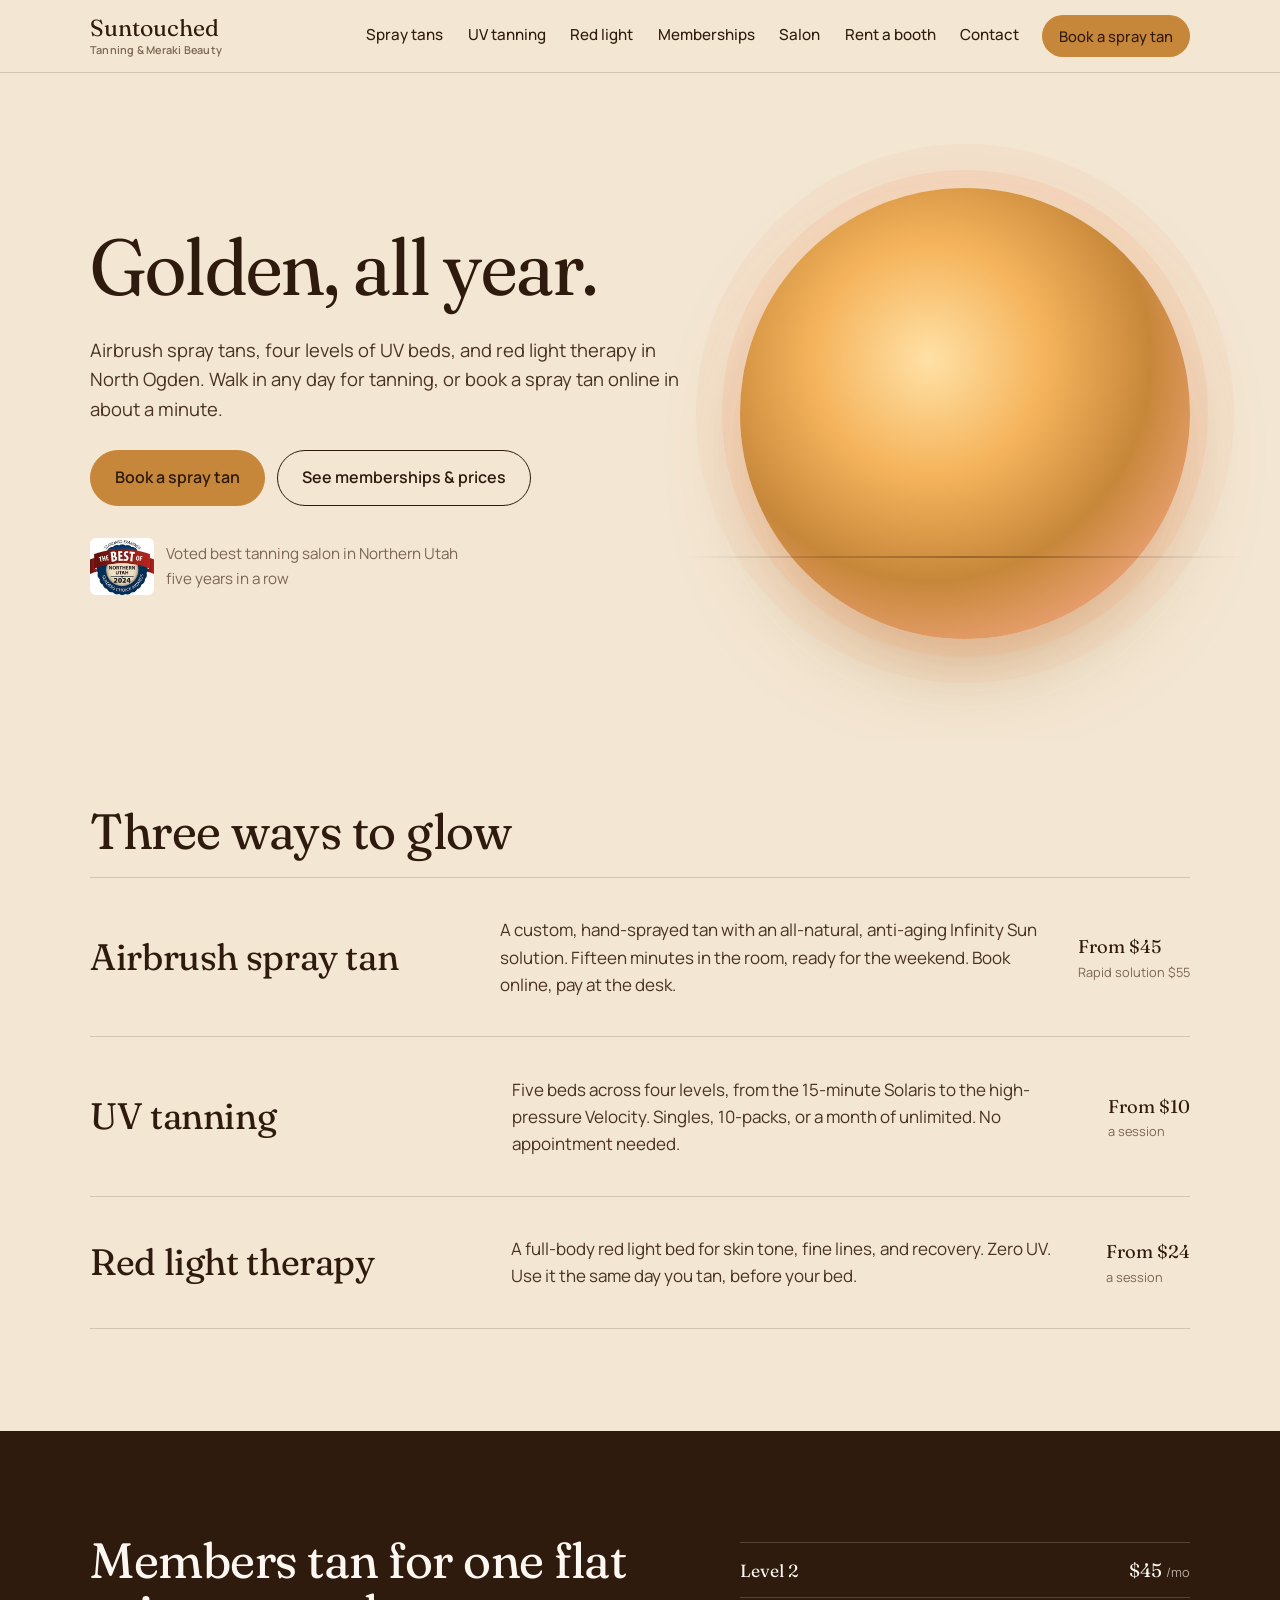
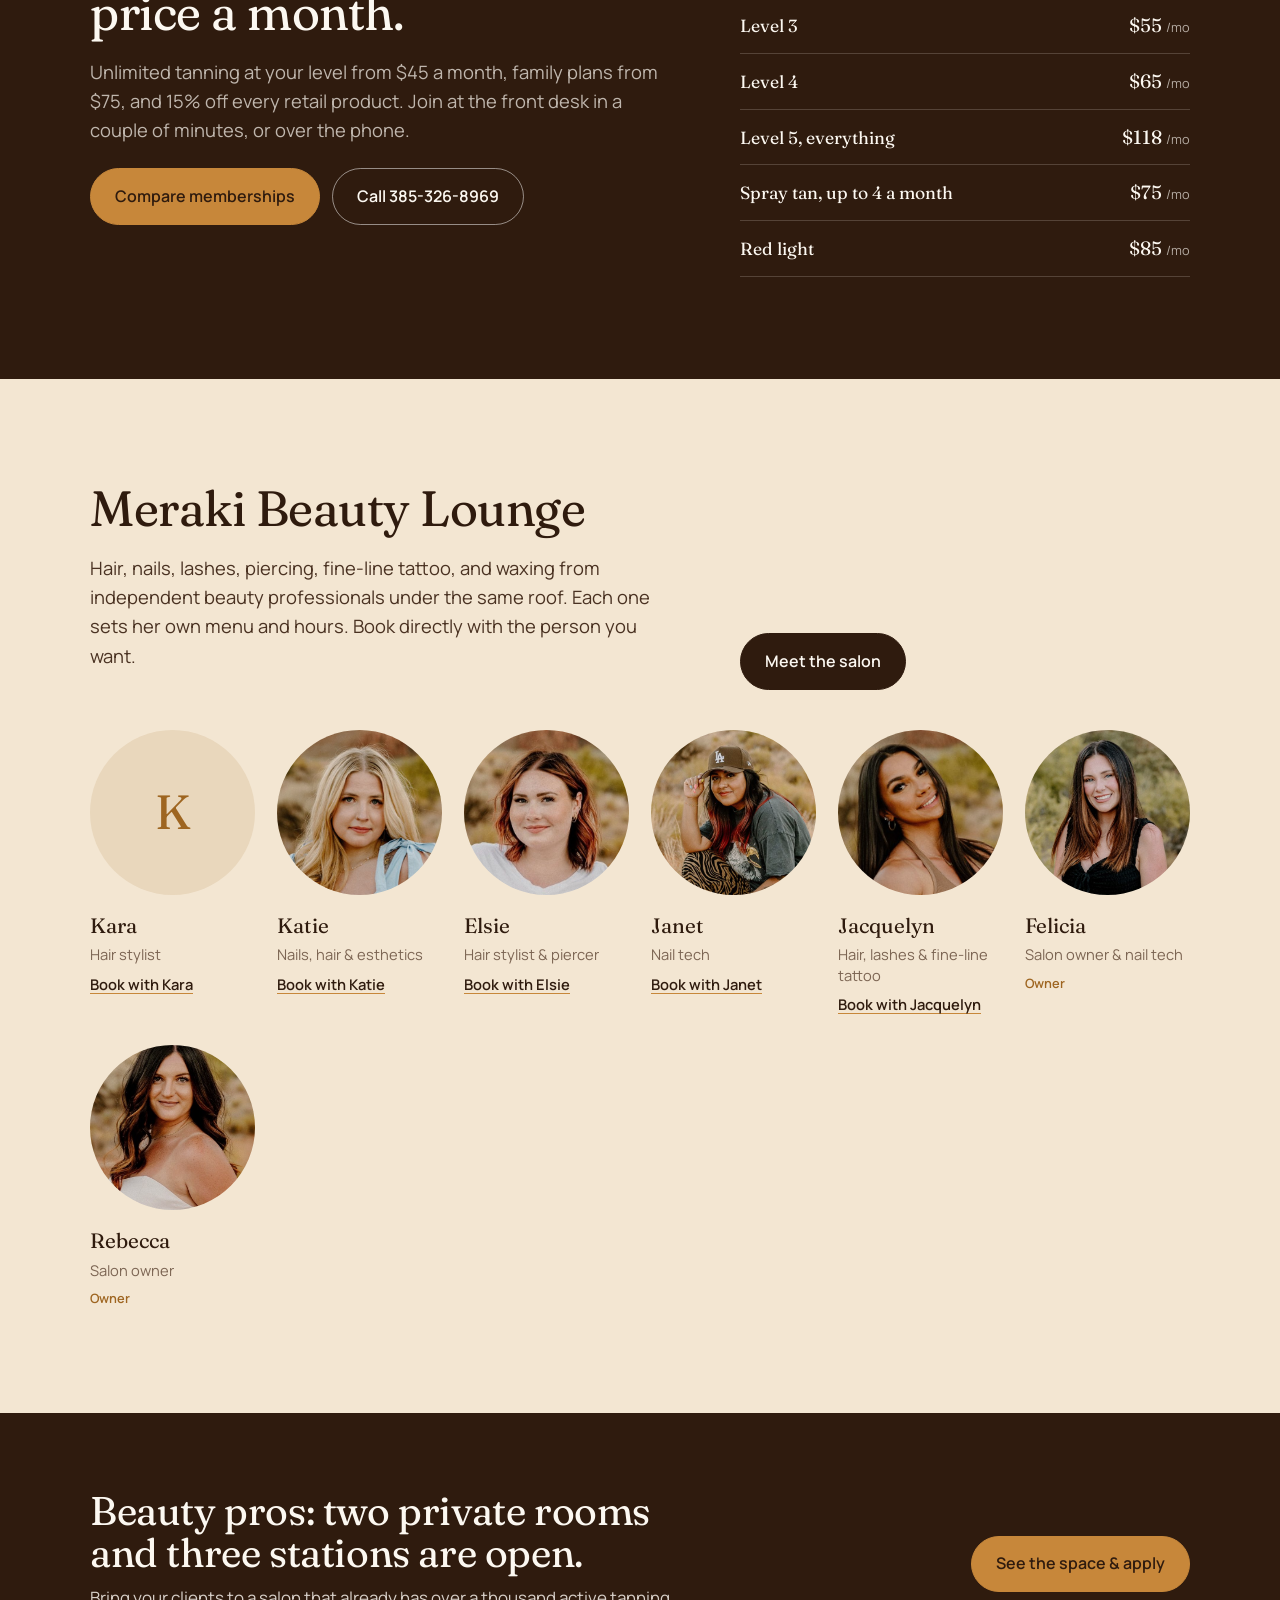
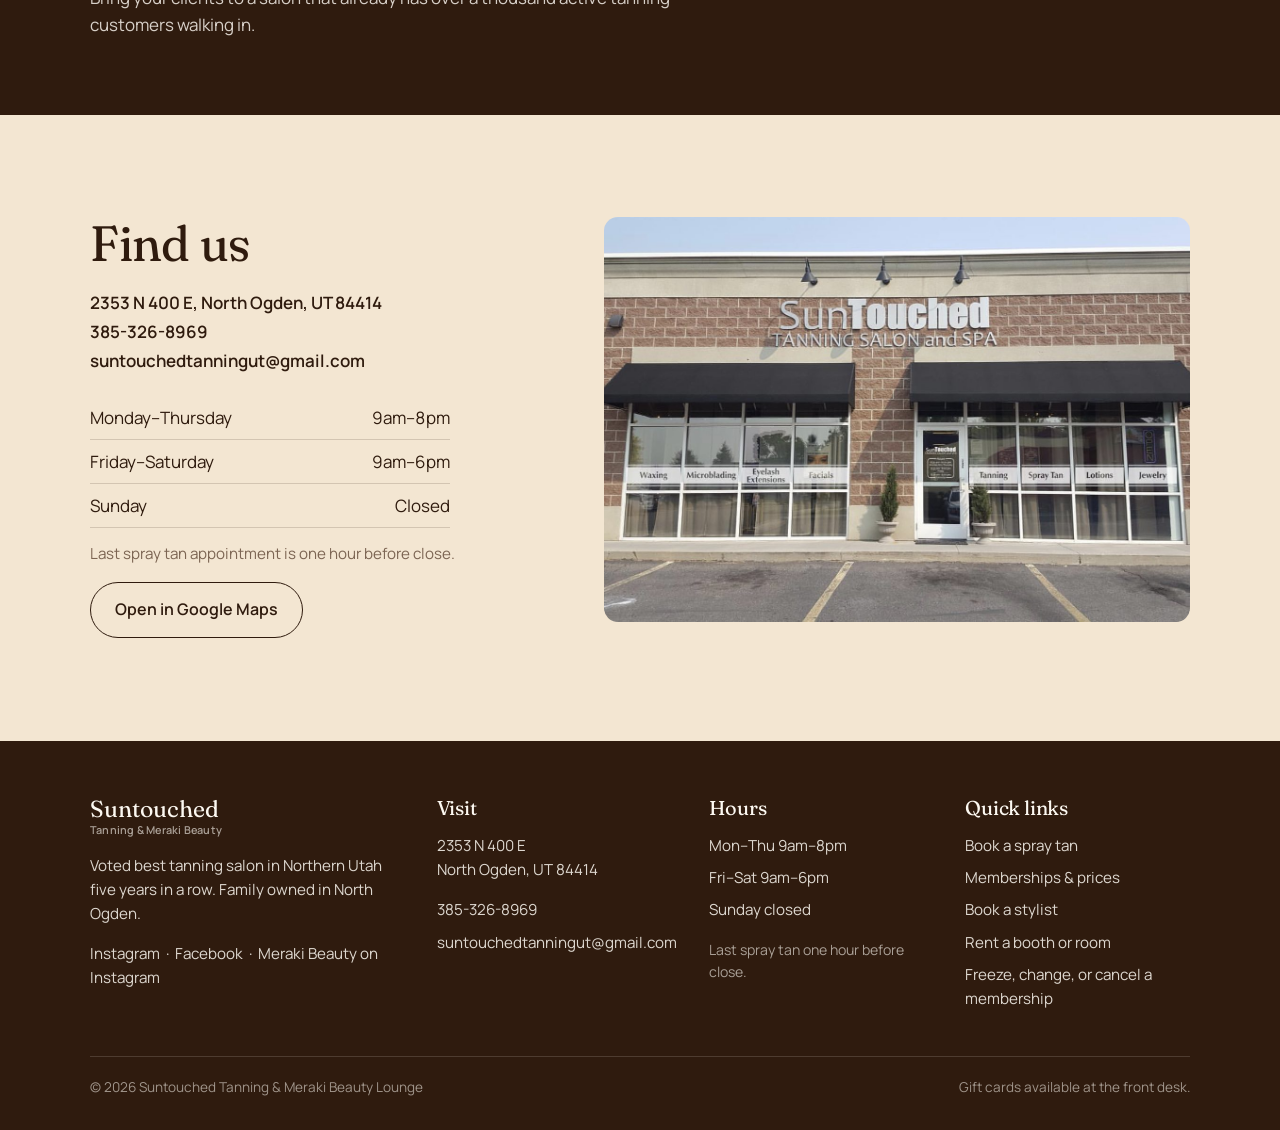
==== index.html @ f20cf10b "Suntouched website redesign v1 — client preview (approved 2026-09-18) Static preview of the approved" ====
<!doctype html>
<html lang="en">
<head>
<meta charset="utf-8">
<meta name="viewport" content="width=device-width, initial-scale=1">
<title>Tanning salon in North Ogden | Suntouched Tanning & Meraki Beauty, North Ogden</title>
<meta name="description" content="Airbrush spray tans, UV tanning, red light therapy, and Meraki Beauty Lounge in North Ogden, Utah. Voted best tanning salon in Northern Utah five years running.">
<link rel="stylesheet" href="style.css">
</head>
<body>
<header class="site">
  <div class="wrap">
    <a class="brand" href="index.html">Suntouched<small>Tanning &amp; Meraki Beauty</small></a>
    <button class="menu-toggle" aria-expanded="false" aria-controls="nav" onclick="var n=document.getElementById('nav');n.classList.toggle('open');this.setAttribute('aria-expanded',n.classList.contains('open'))">Menu</button>
    <nav class="main" id="nav" aria-label="Main"><a href="spray-tans.html">Spray tans</a><a href="uv-tanning.html">UV tanning</a><a href="red-light.html">Red light</a><a href="memberships.html">Memberships</a><a href="salon.html">Salon</a><a href="rent-a-booth.html">Rent a booth</a><a href="contact.html">Contact</a><a class="btn amber" href="https://www.fresha.com/book-now/meraki-beauty-lounge-hi4yq9ui/services?lid=558943&eid=3165874&pId=522730" target="_blank" rel="noopener">Book a spray tan</a></nav>
  </div>
</header>
<main>

<section class="hero">
  <div class="wrap">
    <div>
      <h1>Golden, all year.</h1>
      <p class="lede">Airbrush spray tans, four levels of UV beds, and red light therapy in North Ogden. Walk in any day for tanning, or book a spray tan online in about a minute.</p>
      <div class="actions">
        <a class="btn amber" href="https://www.fresha.com/book-now/meraki-beauty-lounge-hi4yq9ui/services?lid=558943&eid=3165874&pId=522730" target="_blank" rel="noopener">Book a spray tan</a>
        <a class="btn ghost" href="memberships.html">See memberships &amp; prices</a>
      </div>
      <div class="award"><img src="assets/best-of-2024.jpg" alt="Standard-Examiner Best of Northern Utah 2024 Readers' Choice"><span>Voted best tanning salon in Northern Utah<br>five years in a row</span></div>
    </div>
    <div class="sun" role="img" aria-label="A rising sun"></div>
  </div>
</section>

<section class="tight">
  <div class="wrap">
    <h2>Three ways to glow</h2>
    <ul class="offers">
      <li>
        <h3><a href="spray-tans.html" style="text-decoration:none">Airbrush spray tan</a></h3>
        <p>A custom, hand-sprayed tan with an all-natural, anti-aging Infinity Sun solution. Fifteen minutes in the room, ready for the weekend. Book online, pay at the desk.</p>
        <div class="from">From $45 <span>Rapid solution $55</span></div>
      </li>
      <li>
        <h3><a href="uv-tanning.html" style="text-decoration:none">UV tanning</a></h3>
        <p>Five beds across four levels, from the 15-minute Solaris to the high-pressure Velocity. Singles, 10-packs, or a month of unlimited. No appointment needed.</p>
        <div class="from">From $10 <span>a session</span></div>
      </li>
      <li>
        <h3><a href="red-light.html" style="text-decoration:none">Red light therapy</a></h3>
        <p>A full-body red light bed for skin tone, fine lines, and recovery. Zero UV. Use it the same day you tan, before your bed.</p>
        <div class="from">From $24 <span>a session</span></div>
      </li>
    </ul>
  </div>
</section>

<section class="dark">
  <div class="wrap split wide-left">
    <div>
      <h2>Members tan for one flat price a month.</h2>
      <p class="lede">Unlimited tanning at your level from $45 a month, family plans from $75, and 15% off every retail product. Join at the front desk in a couple of minutes, or over the phone.</p>
      <div class="actions" style="display:flex;gap:12px;flex-wrap:wrap;margin-top:1.4rem">
        <a class="btn amber" href="memberships.html">Compare memberships</a>
        <a class="btn ghost" href="tel:+13853268969">Call 385-326-8969</a>
      </div>
    </div>
    <ul class="menu compact" style="margin-top:8px">
      <li><span class="name">Level 2</span><span class="price">$45<small>/mo</small></span></li>
      <li><span class="name">Level 3</span><span class="price">$55<small>/mo</small></span></li>
      <li><span class="name">Level 4</span><span class="price">$65<small>/mo</small></span></li>
      <li><span class="name">Level 5, everything</span><span class="price">$118<small>/mo</small></span></li>
      <li><span class="name">Spray tan, up to 4 a month</span><span class="price">$75<small>/mo</small></span></li>
      <li><span class="name">Red light</span><span class="price">$85<small>/mo</small></span></li>
    </ul>
  </div>
</section>

<section>
  <div class="wrap">
    <div class="split wide-left" style="align-items:end;margin-bottom:40px">
      <div>
        <h2>Meraki Beauty Lounge</h2>
        <p class="lede">Hair, nails, lashes, piercing, fine-line tattoo, and waxing from independent beauty professionals under the same roof. Each one sets her own menu and hours. Book directly with the person you want.</p>
      </div>
      <p style="margin:0"><a class="btn" href="salon.html">Meet the salon</a></p>
    </div>
    <ul class="people" style="grid-template-columns:repeat(auto-fill,minmax(140px,1fr))">
      <li><div class="noface" aria-hidden="true">K</div><div class="n">Kara</div><div class="r">Hair stylist</div><a class="book" href="https://www.fresha.com/book-now/meraki-beauty-lounge-hi4yq9ui/services?lid=558943&eid=4830520&pId=522730&share=true" target="_blank" rel="noopener">Book with Kara</a></li>
      <li><img src="assets/katie.jpg" alt="Katie"><div class="n">Katie</div><div class="r">Nails, hair &amp; esthetics</div><a class="book" href="https://www.fresha.com/book-now/meraki-beauty-lounge-hi4yq9ui/services?lid=558943&eid=1597346&pId=522730" target="_blank" rel="noopener">Book with Katie</a></li>
      <li><img src="assets/elsie.jpg" alt="Elsie"><div class="n">Elsie</div><div class="r">Hair stylist &amp; piercer</div><a class="book" href="https://www.fresha.com/book-now/meraki-beauty-lounge-hi4yq9ui/services?lid=558943&eid=3168837&pId=522730" target="_blank" rel="noopener">Book with Elsie</a></li>
      <li><img src="assets/janet.jpg" alt="Janet"><div class="n">Janet</div><div class="r">Nail tech</div><a class="book" href="https://www.fresha.com/book-now/meraki-beauty-lounge-hi4yq9ui/services?lid=558943&eid=3168831&pId=522730" target="_blank" rel="noopener">Book with Janet</a></li>
      <li><img src="assets/jacquelyn.jpg" alt="Jacquelyn"><div class="n">Jacquelyn</div><div class="r">Hair, lashes &amp; fine-line tattoo</div><a class="book" href="https://www.fresha.com/book-now/meraki-beauty-lounge-hi4yq9ui/services?lid=558943&eid=2833850&pId=522730" target="_blank" rel="noopener">Book with Jacquelyn</a></li>
      <li><img src="assets/felicia.jpg" alt="Felicia"><div class="n">Felicia</div><div class="r">Salon owner &amp; nail tech</div><span class="owner">Owner</span></li>
      <li><img src="assets/rebecca.jpg" alt="Rebecca"><div class="n">Rebecca</div><div class="r">Salon owner</div><span class="owner">Owner</span></li>
    </ul>
  </div>
</section>

<section class="dark cta-band">
  <div class="wrap">
    <div>
      <h2>Beauty pros: two private rooms and three stations are open.</h2>
      <p style="margin:.6em 0 0">Bring your clients to a salon that already has over a thousand active tanning customers walking in.</p>
    </div>
    <a class="btn amber" href="rent-a-booth.html">See the space &amp; apply</a>
  </div>
</section>

<section>
  <div class="wrap split wide-right">
    <div>
      <h2>Find us</h2>
      <address class="contact-block">
        <a href="https://www.google.com/maps/search/?api=1&query=2353+N+400+E+North+Ogden+UT+84414" target="_blank" rel="noopener">2353 N 400 E, North Ogden, UT 84414</a><br>
        <a href="tel:+13853268969">385-326-8969</a><br>
        <a href="mailto:suntouchedtanningut@gmail.com">suntouchedtanningut@gmail.com</a>
      </address>
      <ul class="hours" style="margin-top:20px;max-width:360px">
        <li><span>Monday–Thursday</span><span>9am–8pm</span></li>
        <li><span>Friday–Saturday</span><span>9am–6pm</span></li>
        <li><span>Sunday</span><span>Closed</span></li>
      </ul>
      <p class="muted" style="margin-top:14px;font-size:.95rem">Last spray tan appointment is one hour before close.</p>
      <a class="btn ghost" href="https://www.google.com/maps/search/?api=1&query=2353+N+400+E+North+Ogden+UT+84414" target="_blank" rel="noopener">Open in Google Maps</a>
    </div>
    <div class="photo"><img src="assets/storefront.jpg" alt="The Suntouched Tanning Salon and Spa storefront in North Ogden"></div>
  </div>
</section>
</main>
<footer class="site">
  <div class="wrap">
    <div class="cols">
      <div>
        <a class="brand" href="index.html">Suntouched<small>Tanning &amp; Meraki Beauty</small></a>
        <p style="margin-top:18px;max-width:34ch">Voted best tanning salon in Northern Utah five years in a row. Family owned in North Ogden.</p>
        <p><a href="https://www.instagram.com/suntouchedsalon/" target="_blank" rel="noopener">Instagram</a> &nbsp;·&nbsp; <a href="https://www.facebook.com/suntouchedtanningsalonandspa" target="_blank" rel="noopener">Facebook</a> &nbsp;·&nbsp; <a href="https://www.instagram.com/meraki.beauty.loungeut" target="_blank" rel="noopener">Meraki Beauty on Instagram</a></p>
      </div>
      <div>
        <h4>Visit</h4>
        <ul>
          <li><a href="https://www.google.com/maps/search/?api=1&query=2353+N+400+E+North+Ogden+UT+84414" target="_blank" rel="noopener">2353 N 400 E<br>North Ogden, UT 84414</a></li>
          <li style="margin-top:8px"><a href="tel:+13853268969">385-326-8969</a></li>
          <li><a href="mailto:suntouchedtanningut@gmail.com">suntouchedtanningut@gmail.com</a></li>
        </ul>
      </div>
      <div>
        <h4>Hours</h4>
        <ul>
          <li>Mon–Thu 9am–8pm</li>
          <li>Fri–Sat 9am–6pm</li>
          <li>Sunday closed</li>
          <li style="margin-top:8px;color:rgba(252,248,241,.6);font-size:.88rem">Last spray tan one hour before close.</li>
        </ul>
      </div>
      <div>
        <h4>Quick links</h4>
        <ul>
          <li><a href="https://www.fresha.com/book-now/meraki-beauty-lounge-hi4yq9ui/services?lid=558943&eid=3165874&pId=522730" target="_blank" rel="noopener">Book a spray tan</a></li>
          <li><a href="memberships.html">Memberships &amp; prices</a></li>
          <li><a href="salon.html">Book a stylist</a></li>
          <li><a href="rent-a-booth.html">Rent a booth or room</a></li>
          <li><a href="membership-changes.html">Freeze, change, or cancel a membership</a></li>
        </ul>
      </div>
    </div>
    <div class="fine">
      <span>© 2026 Suntouched Tanning &amp; Meraki Beauty Lounge</span>
      <span>Gift cards available at the front desk.</span>
    </div>
  </div>
</footer>
<script>
document.querySelectorAll('form.f').forEach(function(f){
  f.addEventListener('submit',function(e){e.preventDefault();f.classList.add('sent');f.querySelector('.ok').scrollIntoView({behavior:'smooth',block:'center'});});
});
</script>
</body>
</html>
---- style.css ----
/* Suntouched Tanning & Meraki Beauty — site stylesheet (redesign v1, 2026-09-17) */
@import url('https://fonts.googleapis.com/css2?family=Fraunces:ital,opsz,wght,SOFT@0,9..144,300..700,50;1,9..144,300..700,50&family=Manrope:wght@400;500;600;700&display=swap');

:root{
  --sand:#F3E6D2;
  --sand-deep:#E9D7BC;
  --paper:#FCF8F1;
  --bronze:#2F1B0E;
  --bronze-soft:#4A3222;
  --muted:#7C6553;
  --amber:#C7873A;
  --amber-deep:#9E6520;
  --glow:#F0A57C;
  --rose:#E9B6A3;
  --line:rgba(47,27,14,.16);
  --display:'Fraunces', Georgia, 'Times New Roman', serif;
  --body:'Manrope', 'Segoe UI', system-ui, sans-serif;
  --max:1180px;
}
*{box-sizing:border-box}
html{scroll-behavior:smooth}
body{margin:0;background:var(--sand);color:var(--bronze);font-family:var(--body);font-size:17px;line-height:1.6;-webkit-font-smoothing:antialiased}
img{max-width:100%;display:block}
a{color:inherit}
h1,h2,h3,h4{font-family:var(--display);font-weight:400;line-height:1.05;margin:0 0 .4em;letter-spacing:-.01em;font-variation-settings:'SOFT' 50}
h1{font-size:clamp(2.6rem,6.2vw,5rem)}
h2{font-size:clamp(2rem,4vw,3.1rem)}
h3{font-size:clamp(1.35rem,2.2vw,1.7rem)}
p{margin:0 0 1em;max-width:62ch}
.lede{font-size:1.15rem;color:var(--bronze-soft);max-width:54ch}
.wrap{max-width:var(--max);margin:0 auto;padding:0 clamp(18px,4vw,40px)}
section{padding:clamp(56px,8vw,110px) 0}
.tight{padding-top:clamp(36px,5vw,64px)}
:focus-visible{outline:3px solid var(--amber);outline-offset:3px;border-radius:2px}

/* buttons */
.btn{display:inline-flex;align-items:center;gap:.5em;font-family:var(--body);font-weight:600;font-size:1rem;padding:.9em 1.5em;border-radius:999px;border:1.5px solid var(--bronze);background:var(--bronze);color:var(--paper);text-decoration:none;cursor:pointer;transition:background .15s,color .15s,transform .15s}
.btn:hover{background:var(--amber);border-color:var(--amber);color:var(--bronze)}
.btn.amber{background:var(--amber);border-color:var(--amber);color:var(--bronze)}
.btn.amber:hover{background:var(--bronze);border-color:var(--bronze);color:var(--paper)}
.btn.ghost{background:transparent;color:var(--bronze)}
.btn.ghost:hover{background:var(--bronze);color:var(--paper)}
.dark .btn.ghost{color:var(--paper);border-color:rgba(255,255,255,.5)}
.dark .btn.ghost:hover{background:var(--paper);color:var(--bronze);border-color:var(--paper)}
.textlink{font-weight:600;text-decoration:underline;text-underline-offset:.2em;text-decoration-thickness:1.5px;text-decoration-color:var(--amber)}
.textlink:hover{color:var(--amber-deep)}

/* header */
header.site{position:sticky;top:0;z-index:20;background:rgba(243,230,210,.92);backdrop-filter:blur(8px);border-bottom:1px solid var(--line)}
header.site .wrap{display:flex;align-items:center;justify-content:space-between;gap:16px;height:72px}
.brand{font-family:var(--display);font-size:1.45rem;text-decoration:none;line-height:1;display:flex;flex-direction:column}
.brand small{font-family:var(--body);font-size:.68rem;font-weight:600;color:var(--muted);letter-spacing:.02em;margin-top:5px}
nav.main{display:flex;gap:clamp(10px,1.6vw,24px);align-items:center}
nav.main a{text-decoration:none;font-weight:500;font-size:.95rem;padding:6px 2px;border-bottom:2px solid transparent}
nav.main a:hover,nav.main a[aria-current]{border-bottom-color:var(--amber)}
nav.main .btn{padding:.6em 1.1em;font-size:.92rem;border-bottom:none}
.menu-toggle{display:none;background:none;border:1.5px solid var(--bronze);border-radius:999px;padding:.5em .9em;font:inherit;font-weight:600;color:var(--bronze);cursor:pointer}
@media (max-width:960px){
  nav.main{display:none;position:absolute;top:72px;left:0;right:0;background:var(--sand);flex-direction:column;align-items:stretch;padding:12px 24px 24px;border-bottom:1px solid var(--line)}
  nav.main.open{display:flex}
  nav.main a{padding:12px 0;border-bottom:1px solid var(--line);font-size:1.1rem}
  nav.main .btn{margin-top:12px;justify-content:center}
  .menu-toggle{display:inline-block}
}

/* hero with sun */
.hero{position:relative;overflow:hidden;padding:clamp(64px,9vw,130px) 0 clamp(56px,8vw,110px)}
.hero .wrap{display:grid;grid-template-columns:1.15fr .85fr;gap:40px;align-items:center}
.hero h1{margin-bottom:.35em}
.hero .actions{display:flex;gap:12px;flex-wrap:wrap;margin-top:1.6rem}
.sun{position:relative;aspect-ratio:1;width:min(100%,520px);margin-left:auto;border-radius:50%;
  background:radial-gradient(circle at 42% 38%,#FFE1A6 0%,#F5B45C 30%,var(--amber) 58%,var(--glow) 82%,var(--rose) 100%);
  box-shadow:0 0 0 18px rgba(240,165,124,.18),0 0 0 44px rgba(240,165,124,.09),0 40px 90px -30px rgba(158,101,32,.55);
  animation:rise 1.4s cubic-bezier(.2,.7,.2,1) both}
.sun::after{content:"";position:absolute;left:-12%;right:-12%;bottom:18%;height:1.5px;background:linear-gradient(90deg,transparent,rgba(47,27,14,.35),transparent)}
@keyframes rise{from{transform:translateY(60px);opacity:.4}to{transform:none;opacity:1}}
@media (prefers-reduced-motion:reduce){.sun{animation:none}}
@media (max-width:820px){.hero .wrap{grid-template-columns:1fr}.sun{width:min(70vw,320px);margin:0 auto;order:-1}}
.award{display:inline-flex;align-items:center;gap:12px;margin-top:2rem;color:var(--muted);font-size:.95rem}
.award img{width:64px;height:auto;border-radius:6px}

/* page hero (interior) */
.page-hero{padding:clamp(48px,7vw,96px) 0 clamp(28px,4vw,48px)}
.page-hero .wrap{display:grid;grid-template-columns:1.1fr .9fr;gap:40px;align-items:end}
.page-hero p.lede{margin-bottom:0}
@media (max-width:820px){.page-hero .wrap{grid-template-columns:1fr}}

/* menu-style price lists (salon menu board, not cards) */
.menu{list-style:none;margin:0;padding:0;border-top:1px solid var(--line)}
.menu li{display:grid;grid-template-columns:1fr auto;gap:8px 28px;padding:20px 0;border-bottom:1px solid var(--line);align-items:baseline}
.menu .name{font-family:var(--display);font-size:1.35rem}
.menu .desc{grid-column:1;color:var(--muted);font-size:.95rem;max-width:60ch}
.menu .price{font-family:var(--display);font-size:1.5rem;white-space:nowrap}
.menu .price small{font-family:var(--body);font-size:.8rem;color:var(--muted);margin-left:.35em}
.menu.compact li{padding:12px 0}
.menu.compact .name{font-size:1.1rem}
.menu.compact .price{font-size:1.2rem}

/* price tables */
table.prices{width:100%;border-collapse:collapse;font-size:1rem}
table.prices th,table.prices td{text-align:left;padding:14px 12px;border-bottom:1px solid var(--line);vertical-align:top}
table.prices th{font-weight:600;color:var(--muted);font-size:.9rem}
table.prices td:not(:first-child),table.prices th:not(:first-child){text-align:right;font-variant-numeric:tabular-nums}
table.prices td:first-child{font-family:var(--display);font-size:1.15rem}
table.prices td .sub{display:block;font-family:var(--body);font-size:.9rem;color:var(--muted)}
.tablewrap{overflow-x:auto}

/* two-column split */
.split{display:grid;grid-template-columns:1fr 1fr;gap:clamp(28px,5vw,72px);align-items:start}
.split.wide-left{grid-template-columns:1.3fr 1fr}
.split.wide-right{grid-template-columns:1fr 1.3fr}
@media (max-width:820px){.split,.split.wide-left,.split.wide-right{grid-template-columns:1fr}}
.sticky{position:sticky;top:96px}

/* offer rows (home: three ways to glow) */
.offers{list-style:none;margin:0;padding:0;border-top:1px solid var(--line)}
.offers li{display:grid;grid-template-columns:minmax(0,1.1fr) minmax(0,1.6fr) auto;gap:16px 40px;padding:clamp(24px,3vw,40px) 0;border-bottom:1px solid var(--line);align-items:center}
.offers h3{margin:0;font-size:clamp(1.6rem,3vw,2.3rem)}
.offers p{margin:0;color:var(--bronze-soft)}
.offers .from{font-family:var(--display);font-size:1.15rem;white-space:nowrap}
.offers .from span{display:block;font-family:var(--body);font-size:.8rem;color:var(--muted)}
@media (max-width:820px){.offers li{grid-template-columns:1fr}}

/* people */
.people{display:grid;grid-template-columns:repeat(auto-fill,minmax(170px,1fr));gap:28px 22px;list-style:none;padding:0;margin:0}
.people img{aspect-ratio:1;object-fit:cover;border-radius:50%;width:100%;filter:saturate(.92)}
.people .noface{aspect-ratio:1;width:100%;border-radius:50%;background:var(--sand-deep);color:var(--amber-deep);font-family:var(--display);font-size:3rem;display:grid;place-items:center}
.people .n{font-family:var(--display);font-size:1.3rem;margin:14px 0 2px}
.people .r{color:var(--muted);font-size:.92rem;line-height:1.4}
.people a.book{display:inline-block;margin-top:8px;font-weight:600;font-size:.92rem;text-decoration:underline;text-underline-offset:.2em;text-decoration-color:var(--amber)}
.people .owner{font-size:.8rem;color:var(--amber-deep);font-weight:600;margin-top:8px;display:inline-block}

/* gallery */
.gallery{display:grid;grid-template-columns:repeat(3,1fr);gap:14px}
.gallery img{aspect-ratio:4/5;object-fit:cover;border-radius:6px}
@media (max-width:640px){.gallery{grid-template-columns:repeat(3,1fr);gap:8px}}

/* dark band */
.dark{background:var(--bronze);color:var(--paper)}
.dark h2,.dark h3{color:var(--paper)}
.dark p{color:rgba(252,248,241,.82)}
.dark .muted,.dark .lede{color:rgba(252,248,241,.7)}
.dark .menu li,.dark .menu{border-color:rgba(252,248,241,.18)}
.dark .menu .desc,.dark .menu .price small{color:rgba(252,248,241,.65)}

/* paper panel */
.panel{background:var(--paper);border-radius:14px;padding:clamp(22px,3vw,36px)}
.note{border-left:3px solid var(--amber);padding:6px 0 6px 16px;color:var(--bronze-soft);max-width:60ch}
.muted{color:var(--muted)}

/* steps (only for actual sequences) */
.steps{counter-reset:s;list-style:none;padding:0;margin:0;display:grid;grid-template-columns:repeat(3,1fr);gap:28px}
.steps li{counter-increment:s;position:relative;padding-top:44px}
.steps li::before{content:counter(s);position:absolute;top:0;left:0;width:32px;height:32px;border-radius:50%;background:var(--amber);color:var(--bronze);font-family:var(--display);font-size:1.1rem;display:grid;place-items:center}
.steps h3{font-size:1.3rem;margin-bottom:.3em}
.steps p{margin:0;color:var(--bronze-soft);font-size:.98rem}
@media (max-width:720px){.steps{grid-template-columns:1fr}}

/* plain lists */
.checks{list-style:none;padding:0;margin:0 0 1.2em}
.checks li{padding:8px 0 8px 26px;position:relative;border-bottom:1px solid var(--line)}
.checks li::before{content:"";position:absolute;left:2px;top:17px;width:9px;height:9px;border-radius:50%;background:var(--amber)}
.two-col{columns:2;column-gap:40px}
@media (max-width:720px){.two-col{columns:1}}

/* hours */
.hours{list-style:none;padding:0;margin:0;font-variant-numeric:tabular-nums}
.hours li{display:flex;justify-content:space-between;gap:20px;padding:8px 0;border-bottom:1px solid var(--line)}
.hours li span:last-child{white-space:nowrap}
.contact-block{font-style:normal;line-height:1.7}
.contact-block a{text-decoration:none;font-weight:600}
.contact-block a:hover{text-decoration:underline;text-decoration-color:var(--amber)}
.photo{border-radius:14px;overflow:hidden}
.photo img{width:100%;height:100%;object-fit:cover}

/* forms */
form.f{display:grid;gap:16px;max-width:640px}
form.f .row{display:grid;grid-template-columns:1fr 1fr;gap:16px}
@media (max-width:560px){form.f .row{grid-template-columns:1fr}}
form.f label{display:grid;gap:6px;font-weight:600;font-size:.92rem}
form.f input,form.f select,form.f textarea{font:inherit;padding:.75em .9em;border:1.5px solid var(--line);border-radius:8px;background:var(--paper);color:var(--bronze);width:100%}
form.f input:focus,form.f select:focus,form.f textarea:focus{border-color:var(--amber);outline:none;box-shadow:0 0 0 3px rgba(199,135,58,.25)}
form.f textarea{min-height:120px;resize:vertical}
form.f .check{display:flex;gap:10px;align-items:flex-start;font-weight:400;font-size:.95rem}
form.f .check input{width:auto;margin-top:5px}
form.f .ok{display:none;background:var(--paper);border-left:3px solid var(--amber);padding:14px 18px;border-radius:0 8px 8px 0}
form.f.sent .ok{display:block}
form.f.sent .hide-on-sent{display:none}

/* options (membership changes) */
.options{display:grid;grid-template-columns:repeat(3,1fr);gap:20px}
.options .panel h3{margin-bottom:.4em}
.options .panel p{font-size:.98rem;color:var(--bronze-soft)}
@media (max-width:820px){.options{grid-template-columns:1fr}}

/* footer */
footer.site{background:var(--bronze);color:rgba(252,248,241,.85);padding:56px 0 32px;font-size:.95rem}
footer.site .cols{display:grid;grid-template-columns:1.4fr 1fr 1fr 1fr;gap:32px}
footer.site h4{color:var(--paper);font-size:1.25rem;margin-bottom:.6em}
footer.site a{color:inherit;text-decoration:none}
footer.site a:hover{color:var(--glow)}
footer.site ul{list-style:none;padding:0;margin:0}
footer.site li{padding:4px 0}
footer.site .fine{margin-top:40px;padding-top:20px;border-top:1px solid rgba(252,248,241,.15);display:flex;justify-content:space-between;flex-wrap:wrap;gap:12px;color:rgba(252,248,241,.55);font-size:.85rem}
footer.site .brand{color:var(--paper)}
footer.site .brand small{color:rgba(252,248,241,.6)}
@media (max-width:820px){footer.site .cols{grid-template-columns:1fr 1fr}}
@media (max-width:520px){footer.site .cols{grid-template-columns:1fr}}

.eyebrow-free h2 + p.lede{margin-top:-.2em}
.cta-band{padding:clamp(48px,6vw,80px) 0}
.cta-band .wrap{display:flex;justify-content:space-between;align-items:center;gap:28px;flex-wrap:wrap}
.cta-band h2{margin:0;font-size:clamp(1.7rem,3.2vw,2.5rem);max-width:22ch}
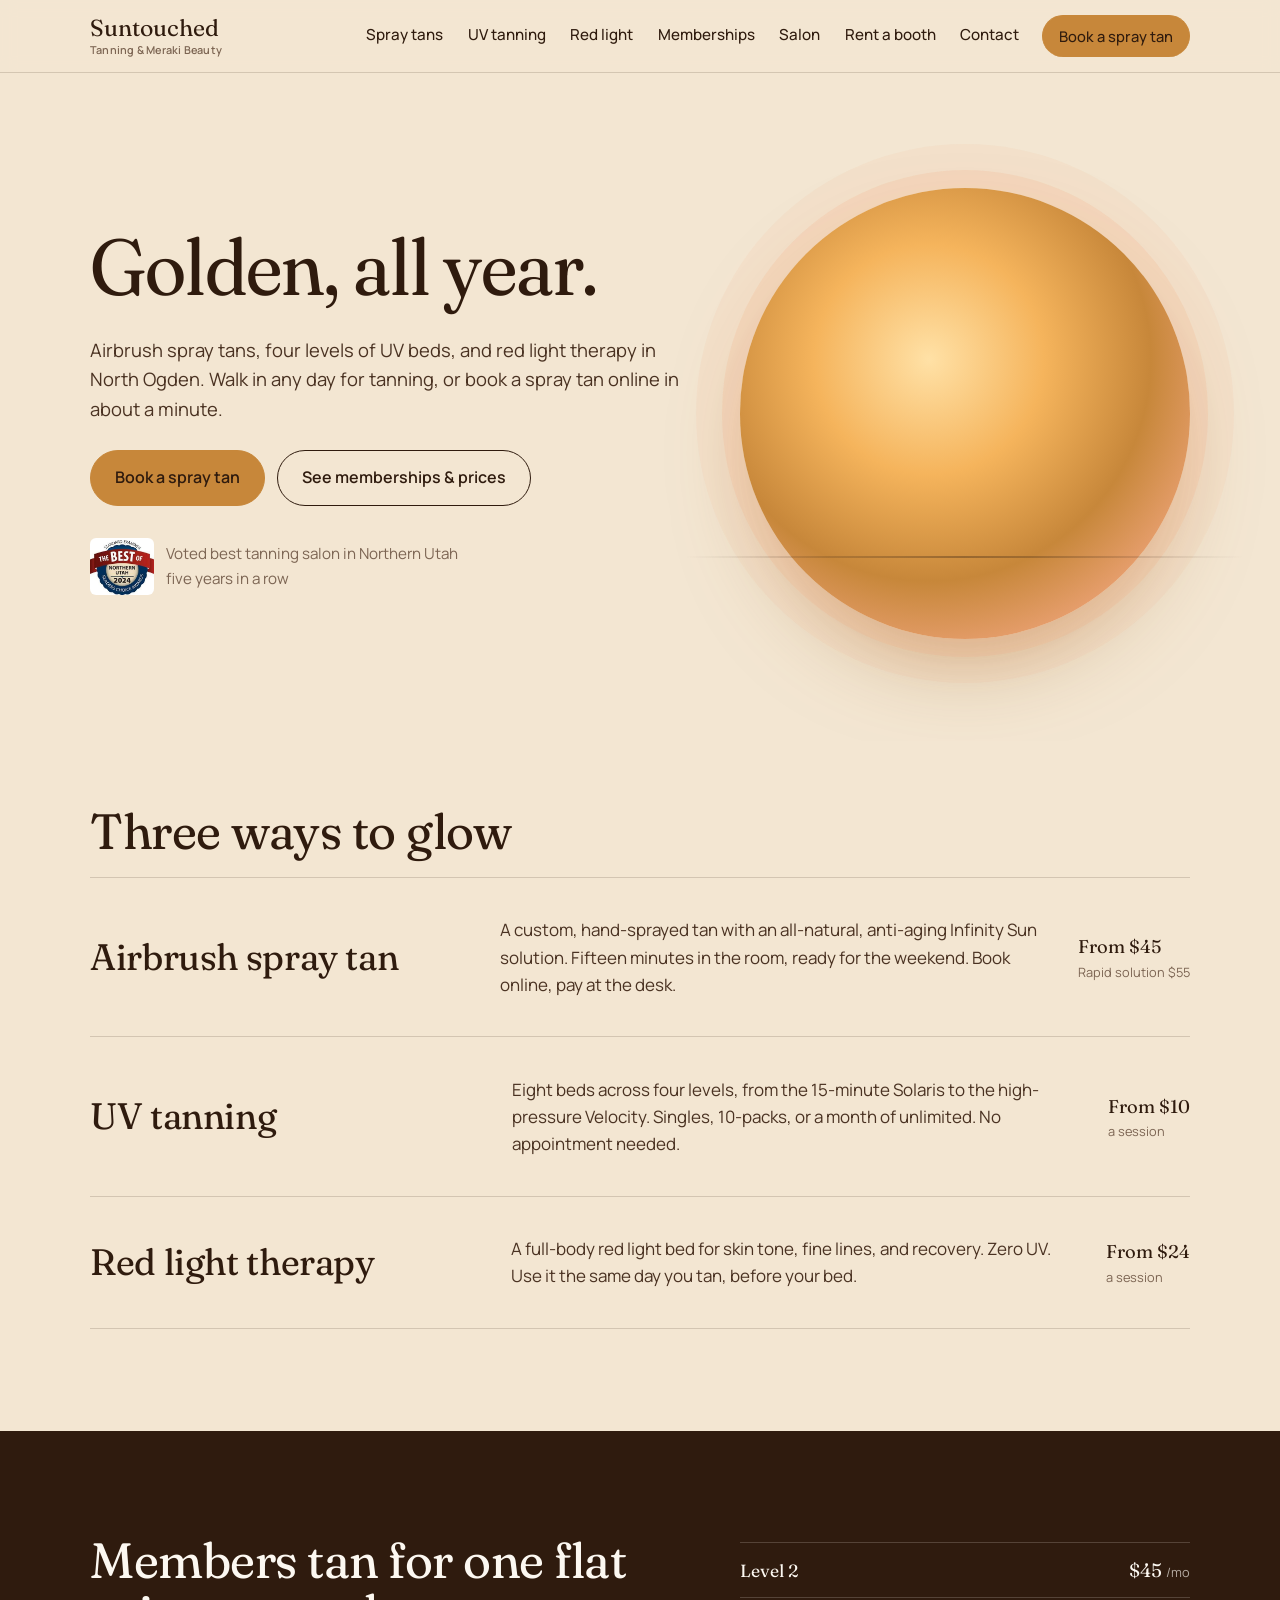
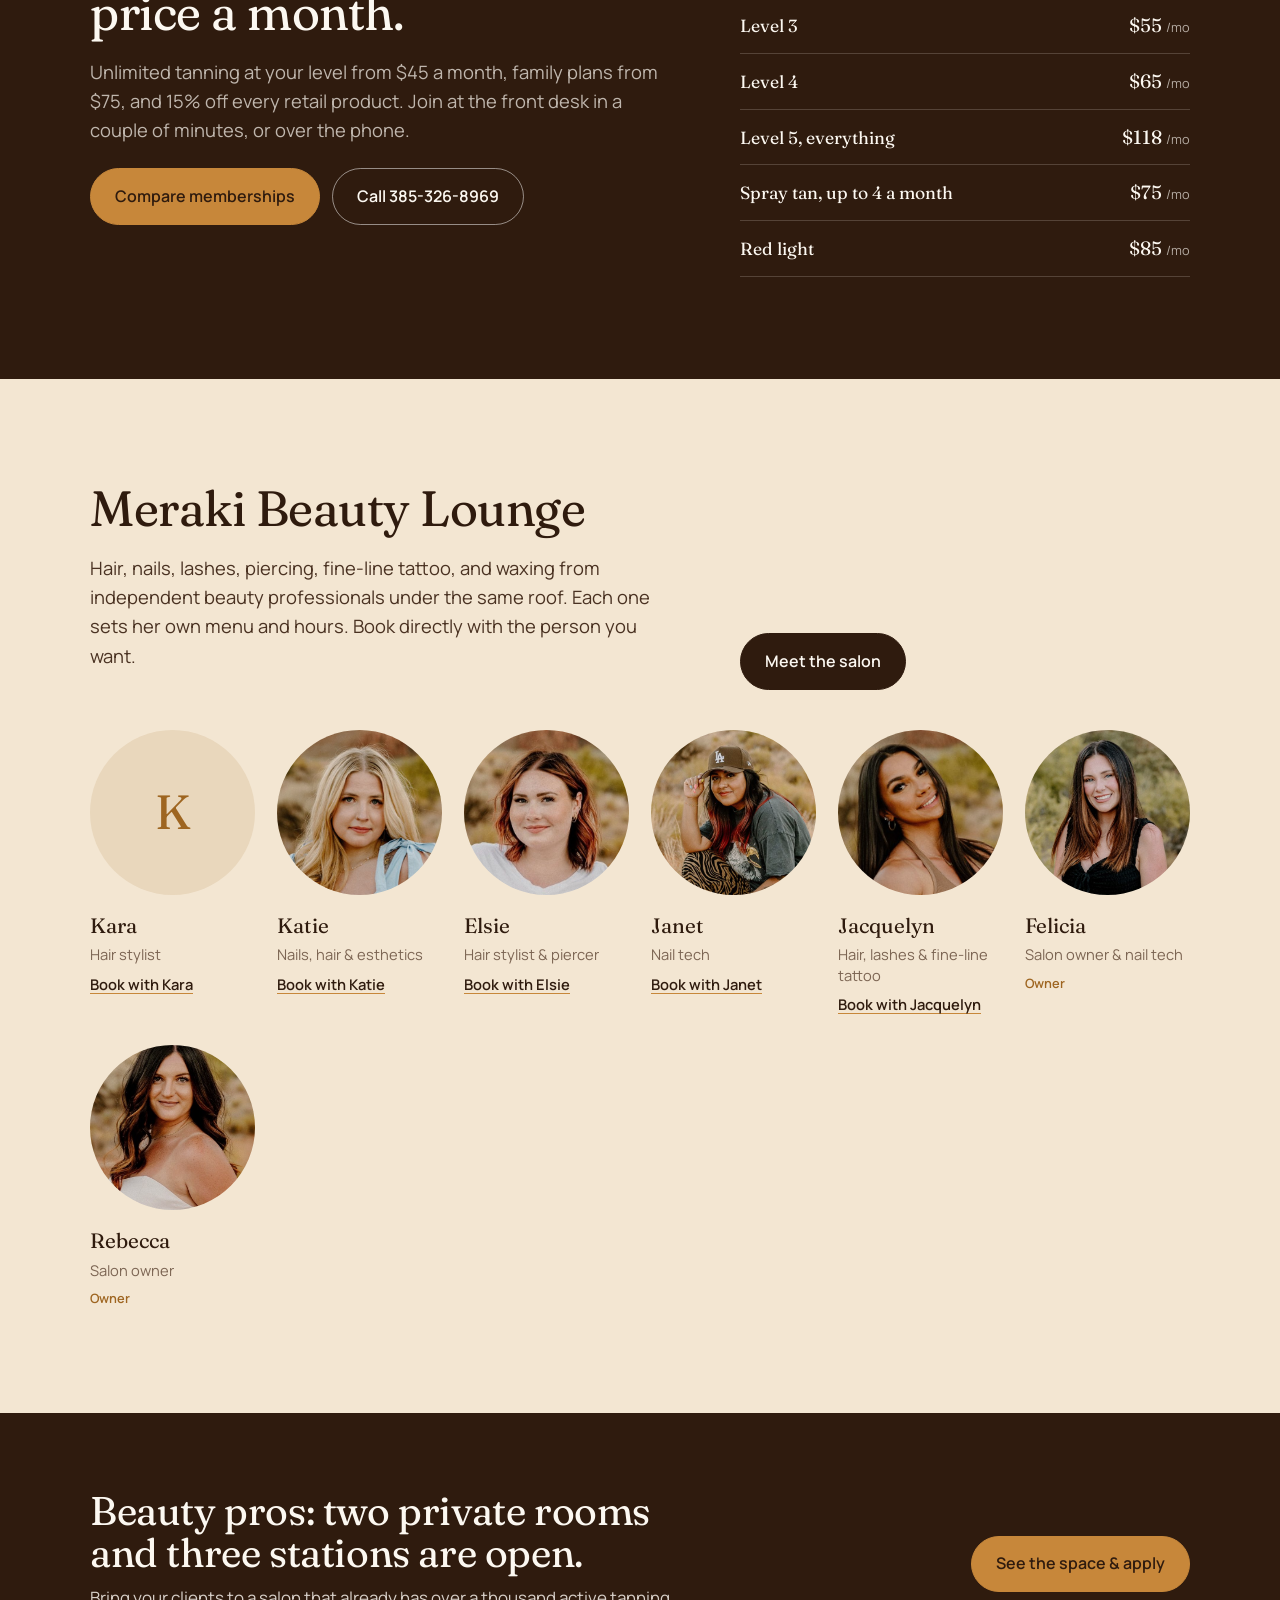
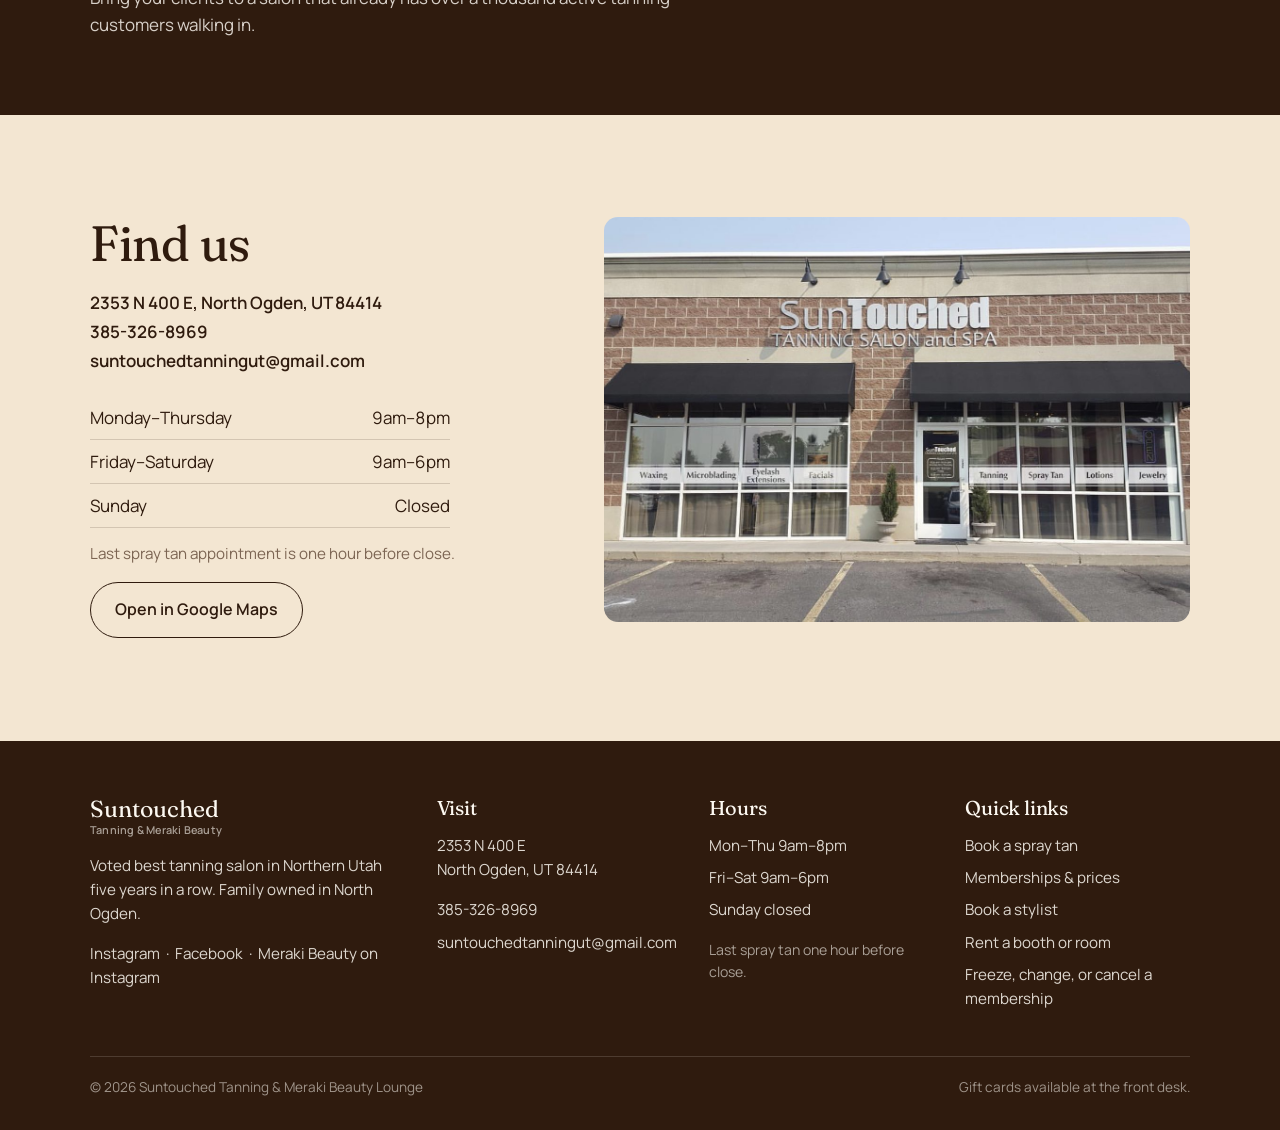
==== commit 34e8b2e7: "UV bed count 5 -> 8 (Felicia, launch call 9/18) - was never applied despite the handoff note Co-Auth" ====
--- a/index.html
+++ b/index.html
@@ -43,7 +43,7 @@
       </li>
       <li>
         <h3><a href="uv-tanning.html" style="text-decoration:none">UV tanning</a></h3>
-        <p>Five beds across four levels, from the 15-minute Solaris to the high-pressure Velocity. Singles, 10-packs, or a month of unlimited. No appointment needed.</p>
+        <p>Eight beds across four levels, from the 15-minute Solaris to the high-pressure Velocity. Singles, 10-packs, or a month of unlimited. No appointment needed.</p>
         <div class="from">From $10 <span>a session</span></div>
       </li>
       <li>
